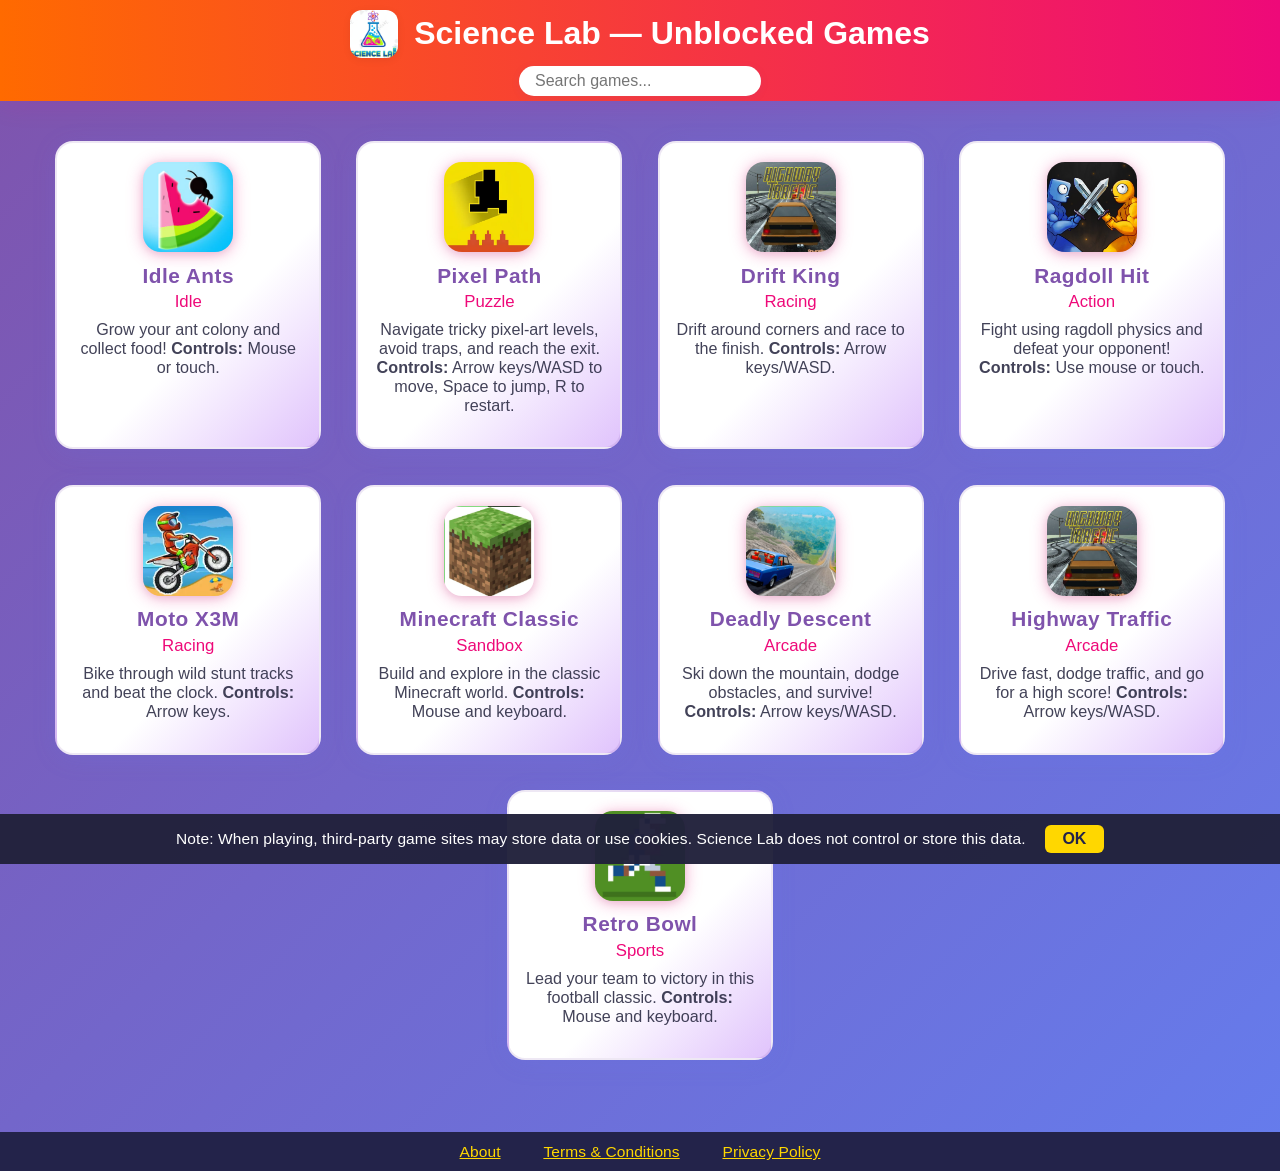
==== index.html @ 849a4e59 "Add Vercel Web Analytics to your project # Vercel Web Analytics Integration  ## Summary Successfully" ====
<!DOCTYPE html>
<html lang="en">
<head>
    <meta charset="UTF-8">
    <meta name="viewport" content="width=device-width, initial-scale=1.0">
    <title>Science Lab — Unblocked Games</title>
    <link rel="icon" type="image/png" href="assets/Logo.png">
    <link rel="stylesheet" href="style.css">
    <script>
        window.va = window.va || function () { (window.vaq = window.vaq || []).push(arguments); };
    </script>
    <script defer src="/_vercel/insights/script.js"></script>
</head>
<body>
        <header style="display:flex;flex-direction:column;align-items:center;justify-content:center;gap:0.3rem;">
            <div style="display:flex;align-items:center;gap:1rem;justify-content:center;">
                <img src="assets/Logo.png" alt="Science Lab Logo" style="height:48px;width:48px;border-radius:12px;background:#fff;box-shadow:0 2px 8px #0001;object-fit:cover;" />
                <h1 style="margin:0;">Science Lab — Unblocked Games</h1>
            </div>
            <input type="text" id="search" placeholder="Search games..." style="margin-top:0.2rem;" />
        </header>
    <main id="games-container"></main>
    <div id="game-modal" class="modal">
        <div class="modal-content">
            <span class="close" id="close-modal">&times;</span>
            <button id="fullscreen-btn" style="position:absolute;top:10px;left:20px;font-size:1.3rem;padding:0.2rem 0.8rem;border-radius:7px;border:none;background:#ffd700;color:#23234a;cursor:pointer;font-weight:600;z-index:10;">⛶ Fullscreen</button>
            <iframe id="game-frame" src="" frameborder="0" allowfullscreen></iframe>
        </div>
    </div>
        <script src="games.js"></script>
        <script src="main.js"></script>
        <footer id="third-party-note" style="position:fixed;bottom:36px;left:0;width:100%;background:rgba(34,34,59,0.97);color:#fff;text-align:center;padding:0.7rem 0;font-size:0.97rem;z-index:2000;letter-spacing:0.1px;display:flex;justify-content:center;align-items:center;gap:1.2rem;">
            <span>Note: When playing, third-party game sites may store data or use cookies. Science Lab does not control or store this data.</span>
            <button onclick="document.getElementById('third-party-note').style.display='none'" style="background:#ffd700;color:#23234a;border:none;border-radius:6px;padding:0.3rem 1.1rem;font-size:1rem;cursor:pointer;font-weight:600;">OK</button>
        </footer>
        <div style="width:100%;background:#23234a;color:#ffd700;text-align:center;padding:0.7rem 0 0.6rem 0;font-size:0.97rem;letter-spacing:0.1px;margin-top:2.5rem;">
            <a href="#about" style="color:#ffd700;text-decoration:underline;margin:0 1.2rem;">About</a>
            <a href="#terms" style="color:#ffd700;text-decoration:underline;margin:0 1.2rem;">Terms &amp; Conditions</a>
            <a href="#privacy" style="color:#ffd700;text-decoration:underline;margin:0 1.2rem;">Privacy Policy</a>
        </div>

        <!-- About Modal (hidden by default) -->
        <div id="about-modal" style="display:none;position:fixed;z-index:3000;left:0;top:0;width:100vw;height:100vh;background:rgba(34,34,59,0.93);color:#fff;justify-content:center;align-items:center;">
            <div style="background:#23234a;padding:2rem 1.5rem;border-radius:12px;max-width:600px;width:90vw;max-height:80vh;overflow:auto;position:relative;">
                <span onclick="document.getElementById('about-modal').style.display='none'" style="position:absolute;top:10px;right:20px;font-size:2rem;cursor:pointer;">&times;</span>
                <h2>About Science Lab</h2>
                <p>Science Lab is a collection of fun and educational games, curated for easy access and play. All games are hosted by third-party providers. This site does not own or control the games, and is intended for entertainment and learning purposes only.</p>
            </div>
        </div>

        <!-- Terms and Privacy Modal (hidden by default, simple inline for MVP) -->
        <div id="terms-modal" style="display:none;position:fixed;z-index:3000;left:0;top:0;width:100vw;height:100vh;background:rgba(34,34,59,0.93);color:#fff;justify-content:center;align-items:center;">
            <div style="background:#23234a;padding:2rem 1.5rem;border-radius:12px;max-width:600px;width:90vw;max-height:80vh;overflow:auto;position:relative;">
                <span onclick="document.getElementById('terms-modal').style.display='none'" style="position:absolute;top:10px;right:20px;font-size:2rem;cursor:pointer;">&times;</span>
                <h2>Terms &amp; Conditions</h2>
                <p>This website provides links to third-party games hosted on external sites. By using this site, you agree that Science Lab is not responsible for the content, data collection, or privacy practices of these third-party sites. Use at your own discretion.</p>
            </div>
        </div>
        <div id="privacy-modal" style="display:none;position:fixed;z-index:3000;left:0;top:0;width:100vw;height:100vh;background:rgba(34,34,59,0.93);color:#fff;justify-content:center;align-items:center;">
            <div style="background:#23234a;padding:2rem 1.5rem;border-radius:12px;max-width:600px;width:90vw;max-height:80vh;overflow:auto;position:relative;">
                <span onclick="document.getElementById('privacy-modal').style.display='none'" style="position:absolute;top:10px;right:20px;font-size:2rem;cursor:pointer;">&times;</span>
                <h2>Privacy Policy</h2>
                <p>Science Lab does not collect or store any personal data. However, third-party game sites may collect data or use cookies according to their own privacy policies. Please review the privacy policy of each game provider for more information.</p>
            </div>
        </div>
        <script>
            document.querySelector('a[href="#about"]').onclick = function(e) {
                e.preventDefault();
                document.getElementById('about-modal').style.display = 'flex';
            };
            document.querySelector('a[href="#terms"]').onclick = function(e) {
                e.preventDefault();
                document.getElementById('terms-modal').style.display = 'flex';
            };
            document.querySelector('a[href="#privacy"]').onclick = function(e) {
                e.preventDefault();
                document.getElementById('privacy-modal').style.display = 'flex';
            };
        </script>
</body>
</html>
---- style.css ----
body {
    font-family: 'Poppins', 'Segoe UI', Arial, sans-serif;
    background: linear-gradient(135deg, #7f53ac 0%, #657ced 100%);
    margin: 0;
    padding: 0;
    min-height: 100vh;
    color: #fff;
    overflow-x: hidden;
}

header {
    background: linear-gradient(90deg, #ff6a00 0%, #ee0979 100%);
    color: #fff;
    padding: 0.6rem 1rem 0.3rem 1rem;
    text-align: center;
    box-shadow: 0 4px 24px rgba(238,9,121,0.12);
    position: sticky;
    top: 0;
    z-index: 10;
}

#search {
    margin-top: 0.3rem;
    padding: 0.4rem 1rem;
    width: 210px;
    border-radius: 20px;
    border: none;
    font-size: 1rem;
    box-shadow: 0 2px 8px rgba(127,83,172,0.10);
    outline: none;
    transition: box-shadow 0.2s;
}
#search:focus {
    box-shadow: 0 4px 16px rgba(127,83,172,0.18);
}

#games-container {
    display: flex;
    flex-wrap: wrap;
    justify-content: center;
    gap: 2.2rem;
    padding: 2.5rem 2rem 2rem 2rem;
}

.game-card {
    background: linear-gradient(135deg, #fff 60%, #e0c3fc 100%);
    border-radius: 18px;
    box-shadow: 0 4px 24px rgba(101,124,237,0.13);
    width: 230px;
    padding: 1.2rem 1rem 1.5rem 1rem;
    text-align: center;
    cursor: pointer;
    transition: transform 0.18s, box-shadow 0.18s;
    color: #22223b;
    position: relative;
    overflow: hidden;
    border: 2px solid #7f53ac22;
}
.game-card:hover {
    transform: translateY(-8px) scale(1.04) rotate(-1deg);
    box-shadow: 0 8px 32px rgba(101,124,237,0.22);
    border-color: #ee0979;
}
.game-emoji {
    font-size: 3.2rem;
    margin-bottom: 0.7rem;
    filter: drop-shadow(0 2px 8px #ee097955);
    transition: transform 0.2s;
}
.game-card:hover .game-emoji {
    transform: scale(1.18) rotate(6deg);
}
.game-title {
    font-size: 1.3rem;
    font-weight: 700;
    margin-bottom: 0.3rem;
    color: #7f53ac;
    letter-spacing: 0.5px;
}
.game-category {
    color: #ee0979;
    font-size: 1.05rem;
    margin-bottom: 0.5rem;
    font-weight: 500;
}
.game-description {
    color: #22223b;
    font-size: 1.01rem;
    margin-bottom: 0.5rem;
    opacity: 0.85;
}

.modal {
    display: none;
    position: fixed;
    z-index: 1000;
    left: 0;
    top: 0;
    width: 100vw;
    height: 100vh;
    background: rgba(34,34,59,0.75);
    justify-content: center;
    align-items: center;
    animation: fadeIn 0.3s;
}
@keyframes fadeIn {
    from { opacity: 0; }
    to { opacity: 1; }
}
.modal-content {
    background: linear-gradient(120deg, #fff 80%, #e0c3fc 100%);
    border-radius: 18px;
    padding: 1.2rem;
    position: relative;
    width: 92vw;
    max-width: 950px;
    height: 82vh;
    display: flex;
    flex-direction: column;
    align-items: stretch;
    box-shadow: 0 8px 32px rgba(127,83,172,0.18);
}
.close {
    position: absolute;
    top: 10px;
    right: 24px;
    font-size: 2.3rem;
    color: #ee0979;
    cursor: pointer;
    font-weight: bold;
    transition: color 0.2s;
}
.close:hover {
    color: #ff6a00;
}
#game-frame {
    flex: 1;
    width: 100%;
    border: none;
    border-radius: 12px;
    margin-top: 2rem;
    background: #e0c3fc;
    box-shadow: 0 2px 12px rgba(127,83,172,0.10);
}

@media (max-width: 600px) {
    #games-container {
        padding: 1rem;
        gap: 1rem;
    }
    .game-card {
        width: 95vw;
    }
    .modal-content {
        width: 99vw;
        height: 80vh;
    }
}
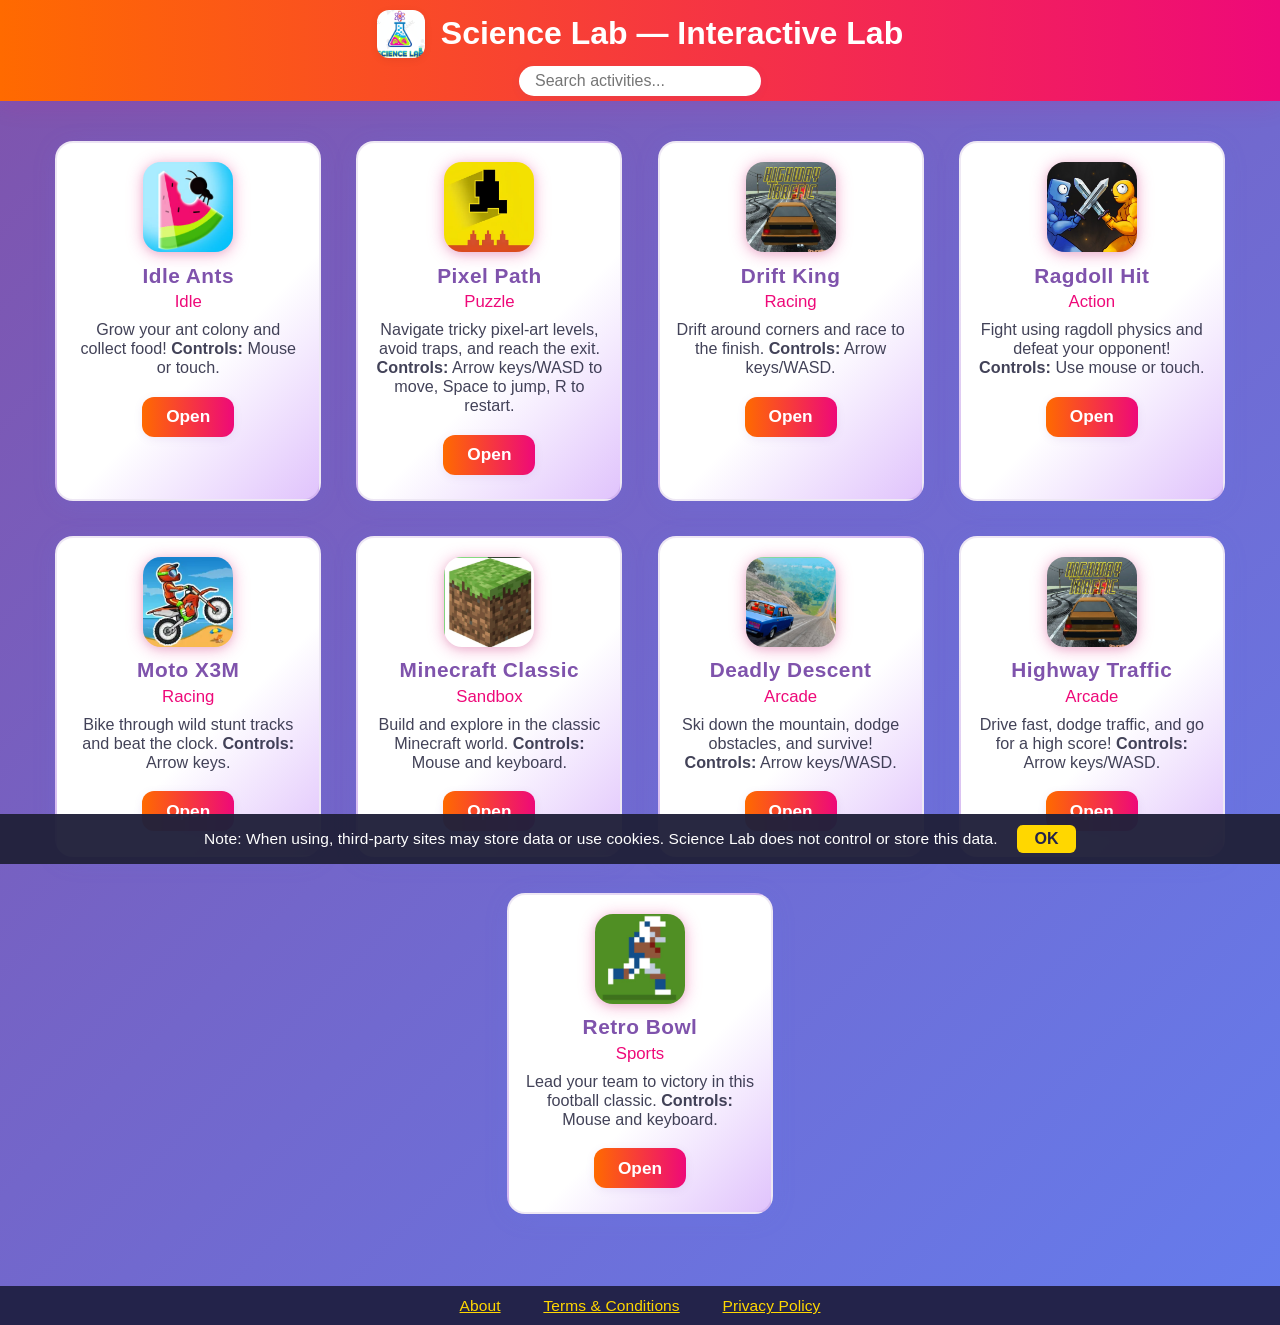
==== commit 988ad320: "make it so it is not blocked test 1" ====
--- a/index.html
+++ b/index.html
@@ -3,34 +3,31 @@
 <head>
     <meta charset="UTF-8">
     <meta name="viewport" content="width=device-width, initial-scale=1.0">
-    <title>Science Lab — Unblocked Games</title>
+        <title>Science Lab — Interactive Activities</title>
+        <meta name="description" content="A collection of interactive science activities and educational tools for students. Safe for school use.">
     <link rel="icon" type="image/png" href="assets/Logo.png">
     <link rel="stylesheet" href="style.css">
-    <script>
-        window.va = window.va || function () { (window.vaq = window.vaq || []).push(arguments); };
-    </script>
-    <script defer src="/_vercel/insights/script.js"></script>
 </head>
 <body>
         <header style="display:flex;flex-direction:column;align-items:center;justify-content:center;gap:0.3rem;">
             <div style="display:flex;align-items:center;gap:1rem;justify-content:center;">
                 <img src="assets/Logo.png" alt="Science Lab Logo" style="height:48px;width:48px;border-radius:12px;background:#fff;box-shadow:0 2px 8px #0001;object-fit:cover;" />
-                <h1 style="margin:0;">Science Lab — Unblocked Games</h1>
+                <h1 style="margin:0;">Science Lab — Interactive Lab</h1>
             </div>
-            <input type="text" id="search" placeholder="Search games..." style="margin-top:0.2rem;" />
+            <input type="text" id="search" placeholder="Search activities..." style="margin-top:0.2rem;" />
         </header>
-    <main id="games-container"></main>
-    <div id="game-modal" class="modal">
+    <main id="activities-container"></main>
+    <div id="activity-modal" class="modal">
         <div class="modal-content">
             <span class="close" id="close-modal">&times;</span>
             <button id="fullscreen-btn" style="position:absolute;top:10px;left:20px;font-size:1.3rem;padding:0.2rem 0.8rem;border-radius:7px;border:none;background:#ffd700;color:#23234a;cursor:pointer;font-weight:600;z-index:10;">⛶ Fullscreen</button>
-            <iframe id="game-frame" src="" frameborder="0" allowfullscreen></iframe>
+            <iframe id="activity-frame" src="" frameborder="0" allowfullscreen></iframe>
         </div>
     </div>
-        <script src="games.js"></script>
+        <script src="activities.js"></script>
         <script src="main.js"></script>
         <footer id="third-party-note" style="position:fixed;bottom:36px;left:0;width:100%;background:rgba(34,34,59,0.97);color:#fff;text-align:center;padding:0.7rem 0;font-size:0.97rem;z-index:2000;letter-spacing:0.1px;display:flex;justify-content:center;align-items:center;gap:1.2rem;">
-            <span>Note: When playing, third-party game sites may store data or use cookies. Science Lab does not control or store this data.</span>
+            <span>Note: When using, third-party sites may store data or use cookies. Science Lab does not control or store this data.</span>
             <button onclick="document.getElementById('third-party-note').style.display='none'" style="background:#ffd700;color:#23234a;border:none;border-radius:6px;padding:0.3rem 1.1rem;font-size:1rem;cursor:pointer;font-weight:600;">OK</button>
         </footer>
         <div style="width:100%;background:#23234a;color:#ffd700;text-align:center;padding:0.7rem 0 0.6rem 0;font-size:0.97rem;letter-spacing:0.1px;margin-top:2.5rem;">
@@ -44,7 +41,7 @@
             <div style="background:#23234a;padding:2rem 1.5rem;border-radius:12px;max-width:600px;width:90vw;max-height:80vh;overflow:auto;position:relative;">
                 <span onclick="document.getElementById('about-modal').style.display='none'" style="position:absolute;top:10px;right:20px;font-size:2rem;cursor:pointer;">&times;</span>
                 <h2>About Science Lab</h2>
-                <p>Science Lab is a collection of fun and educational games, curated for easy access and play. All games are hosted by third-party providers. This site does not own or control the games, and is intended for entertainment and learning purposes only.</p>
+                <p>Science Lab is a collection of fun and educational interactive activities, curated for easy access and use. All activities are hosted by third-party providers. This site does not own or control the activities, and is intended for enrichment and learning purposes only.</p>
             </div>
         </div>
 
@@ -53,14 +50,14 @@
             <div style="background:#23234a;padding:2rem 1.5rem;border-radius:12px;max-width:600px;width:90vw;max-height:80vh;overflow:auto;position:relative;">
                 <span onclick="document.getElementById('terms-modal').style.display='none'" style="position:absolute;top:10px;right:20px;font-size:2rem;cursor:pointer;">&times;</span>
                 <h2>Terms &amp; Conditions</h2>
-                <p>This website provides links to third-party games hosted on external sites. By using this site, you agree that Science Lab is not responsible for the content, data collection, or privacy practices of these third-party sites. Use at your own discretion.</p>
+                <p>This website provides links to third-party interactive content hosted on external sites. By using this site, you agree that Science Lab is not responsible for the content, data collection, or privacy practices of these third-party sites. Use at your own discretion.</p>
             </div>
         </div>
         <div id="privacy-modal" style="display:none;position:fixed;z-index:3000;left:0;top:0;width:100vw;height:100vh;background:rgba(34,34,59,0.93);color:#fff;justify-content:center;align-items:center;">
             <div style="background:#23234a;padding:2rem 1.5rem;border-radius:12px;max-width:600px;width:90vw;max-height:80vh;overflow:auto;position:relative;">
                 <span onclick="document.getElementById('privacy-modal').style.display='none'" style="position:absolute;top:10px;right:20px;font-size:2rem;cursor:pointer;">&times;</span>
                 <h2>Privacy Policy</h2>
-                <p>Science Lab does not collect or store any personal data. However, third-party game sites may collect data or use cookies according to their own privacy policies. Please review the privacy policy of each game provider for more information.</p>
+                <p>Science Lab does not collect or store any personal data. However, third-party sites may collect data or use cookies according to their own privacy policies. Please review the privacy policy of each provider for more information.</p>
             </div>
         </div>
         <script>
--- a/style.css
+++ b/style.css
@@ -1,3 +1,14 @@
+#activity-frame {
+    flex: 1;
+    width: 100%;
+    height: 60vh;
+    min-height: 350px;
+    border: none;
+    border-radius: 12px;
+    margin-top: 2rem;
+    background: #e0c3fc;
+    box-shadow: 0 2px 12px rgba(127,83,172,0.10);
+}
 body {
     font-family: 'Poppins', 'Segoe UI', Arial, sans-serif;
     background: linear-gradient(135deg, #7f53ac 0%, #657ced 100%);
@@ -34,7 +45,8 @@
     box-shadow: 0 4px 16px rgba(127,83,172,0.18);
 }
 
-#games-container {
+
+#activities-container {
     display: flex;
     flex-wrap: wrap;
     justify-content: center;
@@ -42,7 +54,7 @@
     padding: 2.5rem 2rem 2rem 2rem;
 }
 
-.game-card {
+.activity-card {
     background: linear-gradient(135deg, #fff 60%, #e0c3fc 100%);
     border-radius: 18px;
     box-shadow: 0 4px 24px rgba(101,124,237,0.13);
@@ -56,38 +68,57 @@
     overflow: hidden;
     border: 2px solid #7f53ac22;
 }
-.game-card:hover {
+.activity-card:hover, .activity-card.hovered {
     transform: translateY(-8px) scale(1.04) rotate(-1deg);
     box-shadow: 0 8px 32px rgba(101,124,237,0.22);
     border-color: #ee0979;
 }
-.game-emoji {
+.activity-emoji {
     font-size: 3.2rem;
     margin-bottom: 0.7rem;
     filter: drop-shadow(0 2px 8px #ee097955);
     transition: transform 0.2s;
 }
-.game-card:hover .game-emoji {
+.activity-card:hover .activity-emoji, .activity-card.hovered .activity-emoji {
     transform: scale(1.18) rotate(6deg);
 }
-.game-title {
+.activity-title {
     font-size: 1.3rem;
     font-weight: 700;
     margin-bottom: 0.3rem;
     color: #7f53ac;
     letter-spacing: 0.5px;
 }
-.game-category {
+.activity-category {
     color: #ee0979;
     font-size: 1.05rem;
     margin-bottom: 0.5rem;
     font-weight: 500;
 }
-.game-description {
+.activity-description {
     color: #22223b;
     font-size: 1.01rem;
     margin-bottom: 0.5rem;
     opacity: 0.85;
+}
+.activity-play-btn {
+    background: linear-gradient(90deg, #ff6a00 0%, #ee0979 100%);
+    color: #fff;
+    border: none;
+    border-radius: 12px;
+    padding: 0.6rem 1.5rem;
+    font-size: 1.08rem;
+    font-weight: 600;
+    margin-top: 0.7rem;
+    cursor: pointer;
+    box-shadow: 0 2px 8px rgba(127,83,172,0.10);
+    transition: background 0.18s, transform 0.18s, box-shadow 0.18s;
+    outline: none;
+}
+.activity-play-btn:hover {
+    background: linear-gradient(90deg, #ee0979 0%, #ff6a00 100%);
+    transform: scale(1.08);
+    box-shadow: 0 4px 16px rgba(238,9,121,0.18);
 }
 
 .modal {
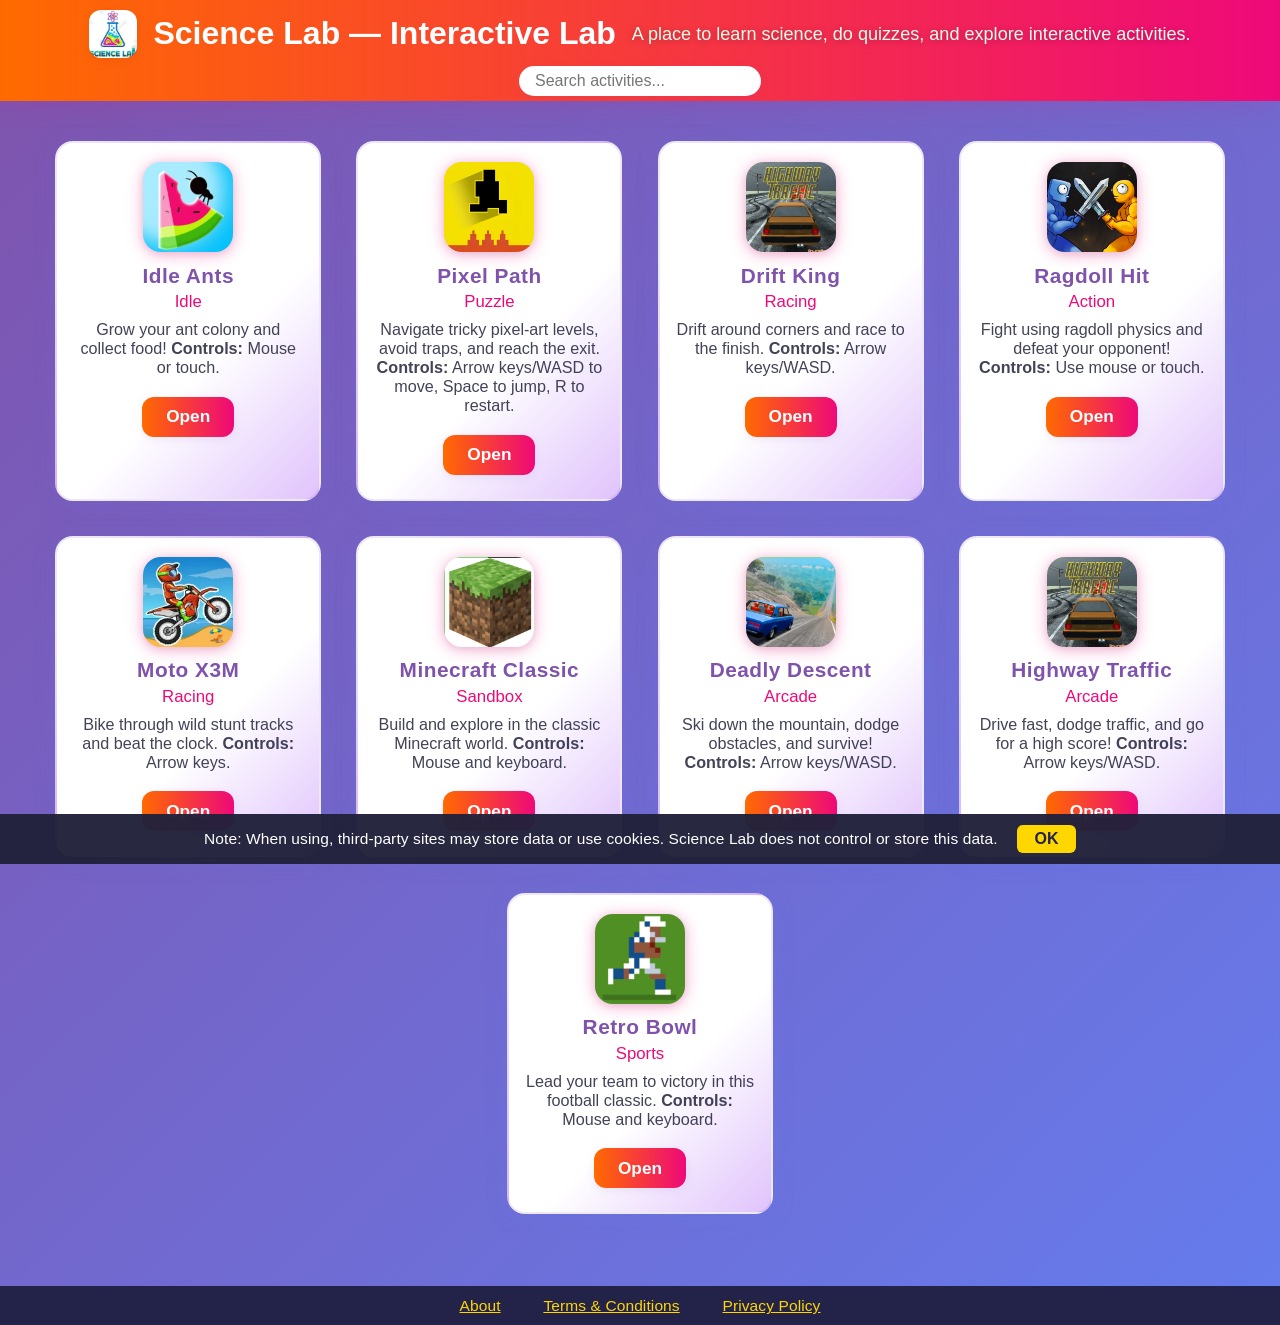
==== commit ac894d22: "Add homepage description under title" ====
--- a/index.html
+++ b/index.html
@@ -7,12 +7,19 @@
         <meta name="description" content="A collection of interactive science activities and educational tools for students. Safe for school use.">
     <link rel="icon" type="image/png" href="assets/Logo.png">
     <link rel="stylesheet" href="style.css">
+    <script>
+        window.va = window.va || function () { (window.vaq = window.vaq || []).push(arguments); };
+    </script>
+    <script defer src="/_vercel/insights/script.js"></script>
 </head>
 <body>
         <header style="display:flex;flex-direction:column;align-items:center;justify-content:center;gap:0.3rem;">
             <div style="display:flex;align-items:center;gap:1rem;justify-content:center;">
                 <img src="assets/Logo.png" alt="Science Lab Logo" style="height:48px;width:48px;border-radius:12px;background:#fff;box-shadow:0 2px 8px #0001;object-fit:cover;" />
-                <h1 style="margin:0;">Science Lab — Interactive Lab</h1>
+                                <h1 style="margin:0;">Science Lab — Interactive Lab</h1>
+                                <p style="margin:0.3rem 0 0.2rem 0;font-size:1.13rem;color:#fffbe7;text-shadow:0 1px 6px #23234a55;">
+                                    A place to learn science, do quizzes, and explore interactive activities.
+                                </p>
             </div>
             <input type="text" id="search" placeholder="Search activities..." style="margin-top:0.2rem;" />
         </header>
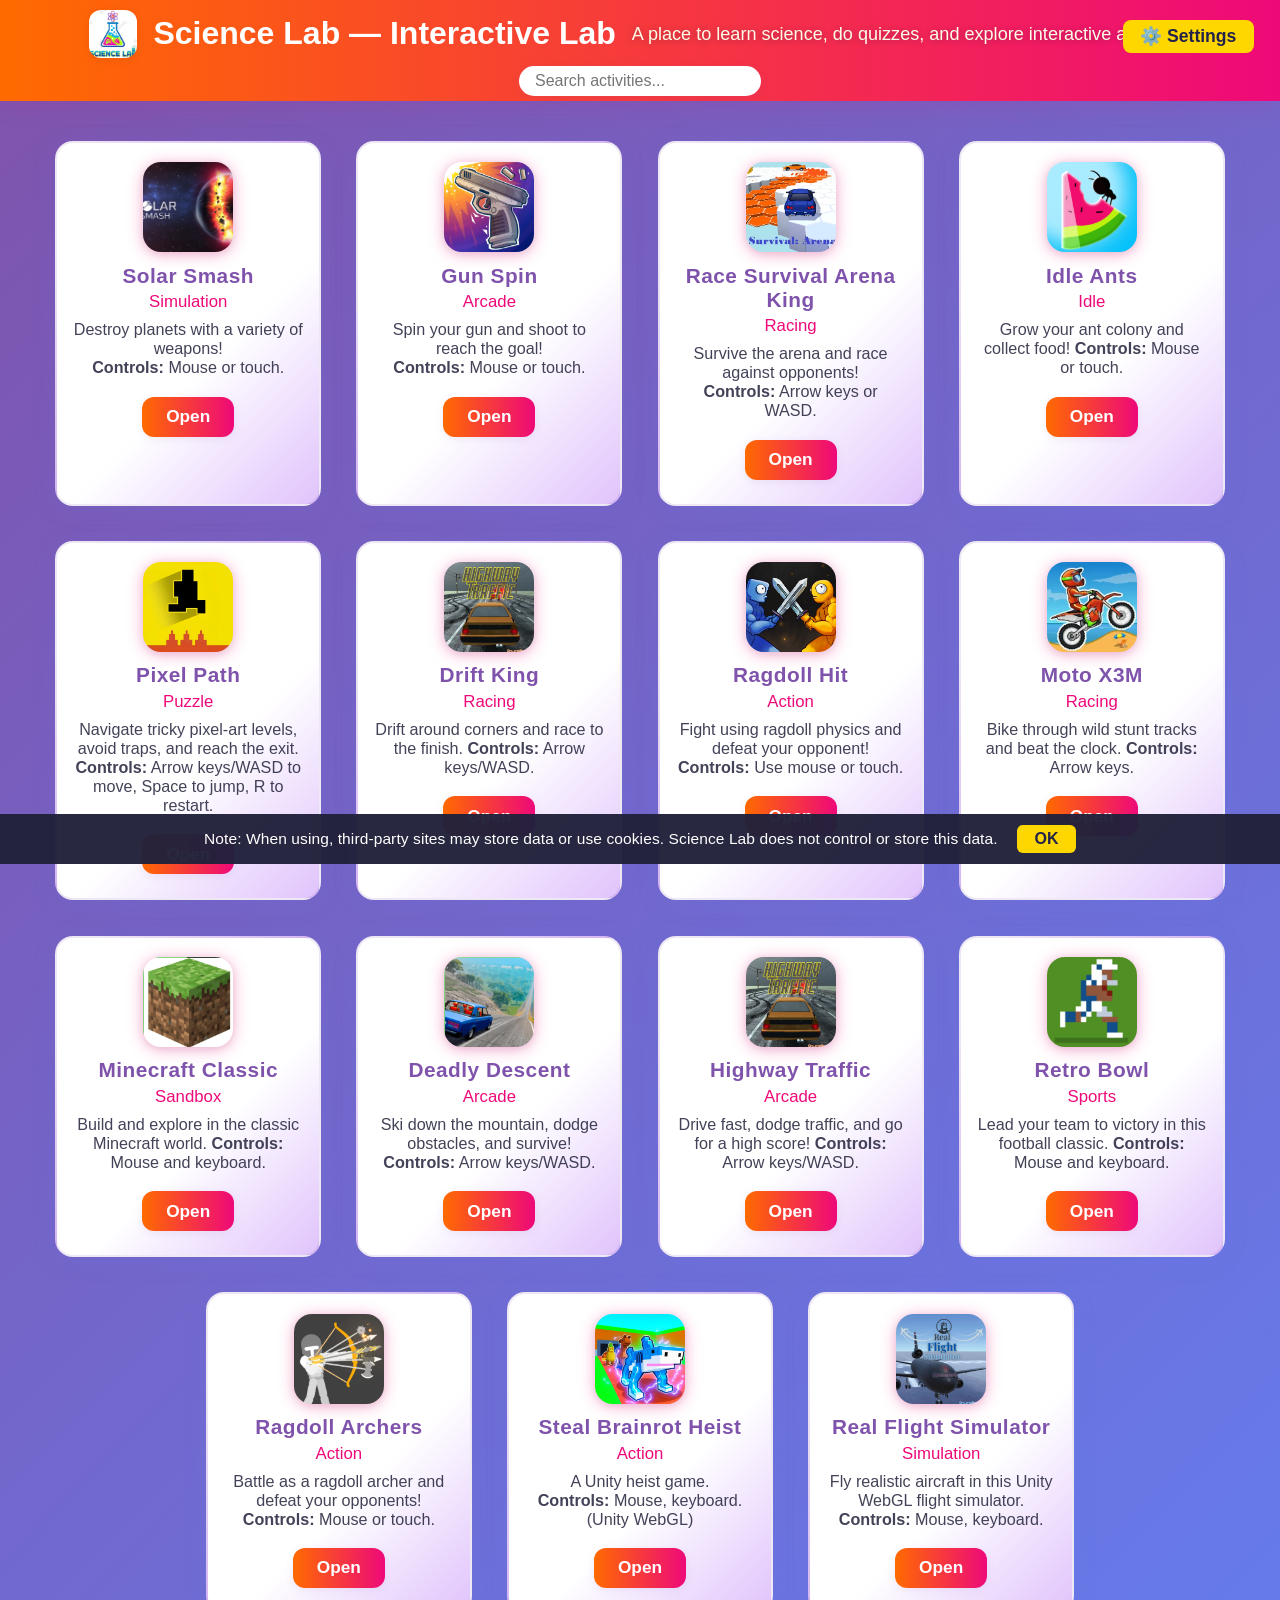
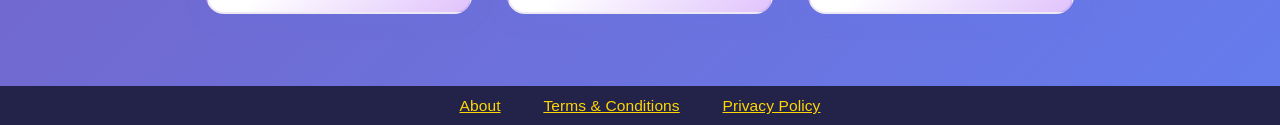
==== commit d83ad1fd: "Add new games, settings modal, theme and sound options" ====
--- a/index.html
+++ b/index.html
@@ -14,16 +14,35 @@
 </head>
 <body>
         <header style="display:flex;flex-direction:column;align-items:center;justify-content:center;gap:0.3rem;">
-            <div style="display:flex;align-items:center;gap:1rem;justify-content:center;">
+            <div style="display:flex;align-items:center;gap:1rem;justify-content:center;position:relative;width:100%;">
                 <img src="assets/Logo.png" alt="Science Lab Logo" style="height:48px;width:48px;border-radius:12px;background:#fff;box-shadow:0 2px 8px #0001;object-fit:cover;" />
-                                <h1 style="margin:0;">Science Lab — Interactive Lab</h1>
-                                <p style="margin:0.3rem 0 0.2rem 0;font-size:1.13rem;color:#fffbe7;text-shadow:0 1px 6px #23234a55;">
-                                    A place to learn science, do quizzes, and explore interactive activities.
-                                </p>
+                <h1 style="margin:0;">Science Lab — Interactive Lab</h1>
+                <p style="margin:0.3rem 0 0.2rem 0;font-size:1.13rem;color:#fffbe7;text-shadow:0 1px 6px #23234a55;">
+                    A place to learn science, do quizzes, and explore interactive activities.
+                </p>
+                <button id="settings-btn" title="Settings" style="position:absolute;right:10px;top:10px;background:#ffd700;color:#23234a;border:none;border-radius:8px;padding:0.4rem 1.1rem;font-size:1.1rem;cursor:pointer;font-weight:600;z-index:20;">⚙️ Settings</button>
             </div>
             <input type="text" id="search" placeholder="Search activities..." style="margin-top:0.2rem;" />
         </header>
     <main id="activities-container"></main>
+    <div id="settings-modal" class="modal" style="display:none;">
+        <div class="modal-content" style="max-width:400px;">
+            <span class="close" id="close-settings-modal">&times;</span>
+            <h2>Settings</h2>
+            <div style="margin:1.2rem 0;">
+                <label style="display:flex;align-items:center;gap:0.7rem;margin-bottom:1rem;">
+                    <input type="checkbox" id="disable-sound-checkbox" /> Disable all sound
+                </label>
+                <label for="theme-select">Theme:</label>
+                <select id="theme-select" style="margin-left:0.7rem;">
+                    <option value="default">Default</option>
+                    <option value="dark">Dark</option>
+                    <option value="light">Light</option>
+                </select>
+            </div>
+            <button id="save-settings-btn" style="background:#ffd700;color:#23234a;border:none;border-radius:6px;padding:0.4rem 1.1rem;font-size:1rem;cursor:pointer;font-weight:600;">Save</button>
+        </div>
+    </div>
     <div id="activity-modal" class="modal">
         <div class="modal-content">
             <span class="close" id="close-modal">&times;</span>
--- a/style.css
+++ b/style.css
@@ -1,3 +1,72 @@
+/* Theme support */
+.theme-dark {
+    background: linear-gradient(135deg, #23234a 0%, #23234a 100%) !important;
+    color: #ffd700 !important;
+}
+.theme-dark header {
+    background: #23234a !important;
+    color: #ffd700 !important;
+}
+.theme-dark .activity-card {
+    background: #23234a !important;
+    color: #ffd700 !important;
+    box-shadow: 0 4px 24px rgba(34,34,74,0.18);
+}
+.theme-dark .modal-content {
+    background: #23234a !important;
+    color: #ffd700 !important;
+}
+
+.theme-light {
+    background: linear-gradient(135deg, #fffbe7 0%, #e0c3fc 100%) !important;
+    color: #23234a !important;
+}
+.theme-light header {
+    background: #fffbe7 !important;
+    color: #23234a !important;
+}
+.theme-light .activity-card {
+    background: #fff !important;
+    color: #23234a !important;
+    box-shadow: 0 4px 24px rgba(101,124,237,0.13);
+}
+.theme-light .modal-content {
+    background: #fffbe7 !important;
+    color: #23234a !important;
+}
+
+/* Settings modal improvements */
+#settings-modal.modal {
+    display: none;
+    position: fixed;
+    z-index: 3000;
+    left: 0;
+    top: 0;
+    width: 100vw;
+    height: 100vh;
+    overflow: auto;
+    background: rgba(34,34,59,0.75);
+    align-items: center;
+    justify-content: center;
+}
+#settings-modal .modal-content {
+    background: #fffbe7;
+    color: #23234a;
+    margin: 5% auto;
+    padding: 2rem 2.2rem 1.5rem 2.2rem;
+    border-radius: 16px;
+    box-shadow: 0 4px 24px rgba(34,34,74,0.18);
+    position: relative;
+    max-width: 400px;
+}
+#settings-modal .close {
+    position: absolute;
+    top: 10px;
+    right: 18px;
+    font-size: 2rem;
+    color: #23234a;
+    cursor: pointer;
+}
 #activity-frame {
     flex: 1;
     width: 100%;
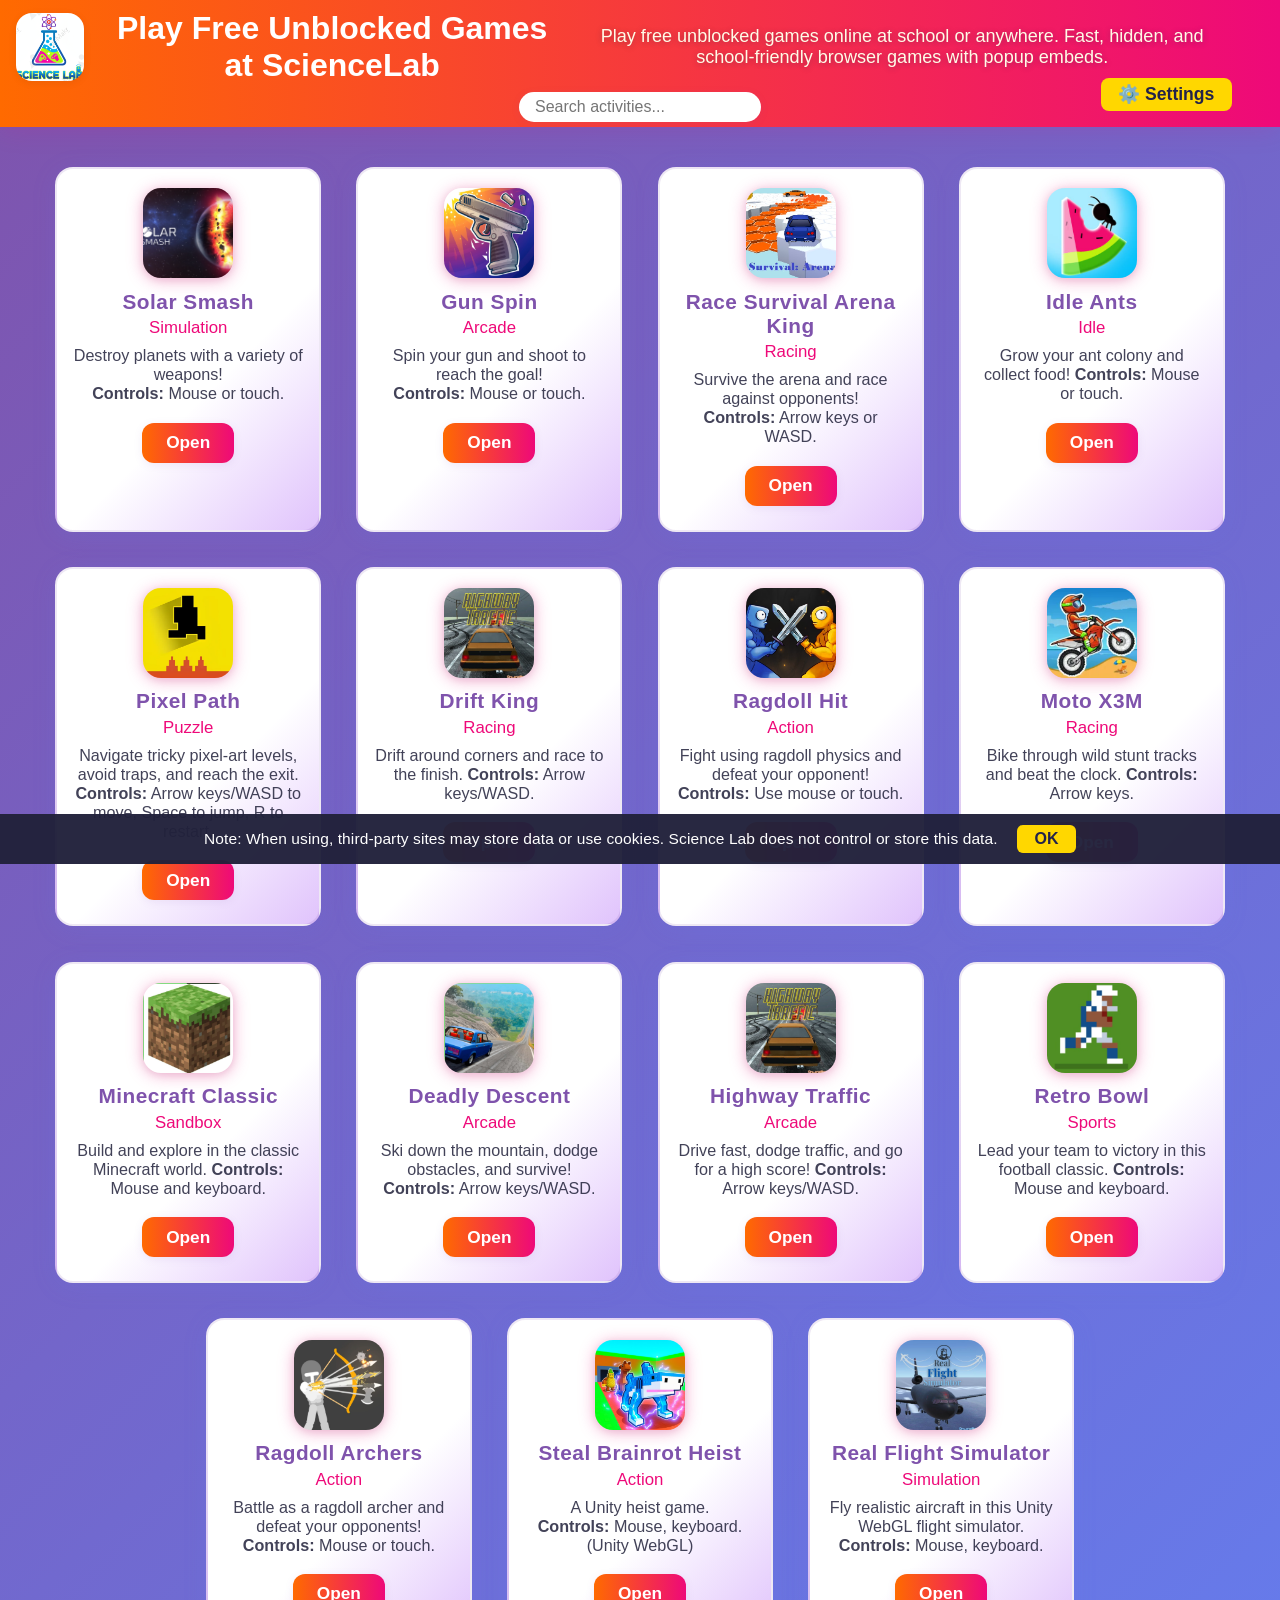
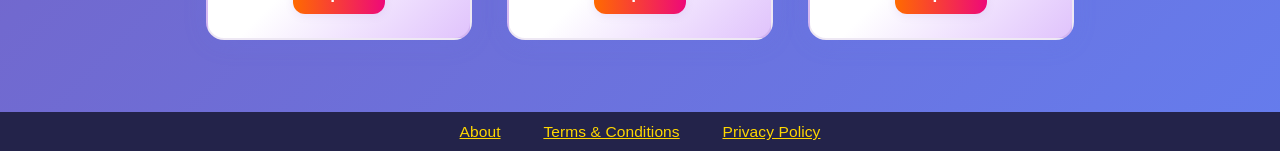
==== commit 5bdf5451: "SEO and UX improvements" ====
--- a/index.html
+++ b/index.html
@@ -3,8 +3,8 @@
 <head>
     <meta charset="UTF-8">
     <meta name="viewport" content="width=device-width, initial-scale=1.0">
-        <title>Science Lab — Interactive Activities</title>
-        <meta name="description" content="A collection of interactive science activities and educational tools for students. Safe for school use.">
+        <title>ScienceLab – Free Unblocked Games Online</title>
+        <meta name="description" content="Play free unblocked games online at ScienceLab. Fast, hidden, and school‑friendly browser games with popup embeds.">
     <link rel="icon" type="image/png" href="assets/Logo.png">
     <link rel="stylesheet" href="style.css">
     <script>
@@ -15,12 +15,12 @@
 <body>
         <header style="display:flex;flex-direction:column;align-items:center;justify-content:center;gap:0.3rem;">
             <div style="display:flex;align-items:center;gap:1rem;justify-content:center;position:relative;width:100%;">
-                <img src="assets/Logo.png" alt="Science Lab Logo" style="height:48px;width:48px;border-radius:12px;background:#fff;box-shadow:0 2px 8px #0001;object-fit:cover;" />
-                <h1 style="margin:0;">Science Lab — Interactive Lab</h1>
-                <p style="margin:0.3rem 0 0.2rem 0;font-size:1.13rem;color:#fffbe7;text-shadow:0 1px 6px #23234a55;">
-                    A place to learn science, do quizzes, and explore interactive activities.
+                <img src="assets/Logo.png" alt="Science Lab Logo" style="height:68px;width:68px;border-radius:16px;background:#fff;box-shadow:0 2px 8px #0001;object-fit:cover;" />
+                <h1 style="margin:0;">Play Free Unblocked Games at ScienceLab</h1>
+                <p style="margin:0.3rem 0 0.2rem 0;font-size:1.13rem;color:#fffbe7;text-shadow:0 1px 6px #23234a55;margin-left:-40px;">
+                    Play free unblocked games online at school or anywhere. Fast, hidden, and school‑friendly browser games with popup embeds.
                 </p>
-                <button id="settings-btn" title="Settings" style="position:absolute;right:10px;top:10px;background:#ffd700;color:#23234a;border:none;border-radius:8px;padding:0.4rem 1.1rem;font-size:1.1rem;cursor:pointer;font-weight:600;z-index:20;">⚙️ Settings</button>
+                <button id="settings-btn" title="Settings" style="position:absolute;right:32px;top:68px;background:#ffd700;color:#23234a;border:none;border-radius:8px;padding:0.4rem 1.1rem;font-size:1.1rem;cursor:pointer;font-weight:600;z-index:20;">⚙️ Settings</button>
             </div>
             <input type="text" id="search" placeholder="Search activities..." style="margin-top:0.2rem;" />
         </header>
@@ -48,6 +48,23 @@
             <span class="close" id="close-modal">&times;</span>
             <button id="fullscreen-btn" style="position:absolute;top:10px;left:20px;font-size:1.3rem;padding:0.2rem 0.8rem;border-radius:7px;border:none;background:#ffd700;color:#23234a;cursor:pointer;font-weight:600;z-index:10;">⛶ Fullscreen</button>
             <iframe id="activity-frame" src="" frameborder="0" allowfullscreen></iframe>
+        </div>
+    </div>
+
+    <!-- Share Popup Modal -->
+    <div id="share-popup" class="modal" style="display:none;z-index:4000;">
+        <div class="modal-content" style="max-width:350px;text-align:center;">
+            <span class="close" id="close-share-popup" style="position:absolute;top:10px;right:18px;font-size:2rem;cursor:pointer;">&times;</span>
+            <h2>Enjoyed the game?</h2>
+            <p>Would you like to share this site?</p>
+            <input id="share-link" type="text" value="https://science-lab.example.com" readonly style="width:90%;padding:0.5rem;margin-bottom:0.7rem;border-radius:7px;border:1px solid #ccc;font-size:1rem;" />
+            <button id="copy-link-btn" style="background:#ffd700;color:#23234a;border:none;border-radius:6px;padding:0.3rem 1.1rem;font-size:1rem;cursor:pointer;font-weight:600;margin-bottom:0.7rem;">Copy Link</button>
+            <div style="display:flex;justify-content:center;gap:1.2rem;margin-bottom:1.1rem;">
+                <a id="share-instagram" href="#" target="_blank" title="Share to Instagram" style="font-size:2rem;">📸</a>
+                <a id="share-whatsapp" href="#" target="_blank" title="Share to WhatsApp" style="font-size:2rem;">🟢</a>
+                <a id="share-discord" href="#" target="_blank" title="Share to Discord" style="font-size:2rem;">💬</a>
+            </div>
+            <button id="close-share-btn" style="background:#ffd700;color:#23234a;border:none;border-radius:6px;padding:0.4rem 1.1rem;font-size:1rem;cursor:pointer;font-weight:600;">Close</button>
         </div>
     </div>
         <script src="activities.js"></script>
--- a/style.css
+++ b/style.css
@@ -1,3 +1,36 @@
+/* Share popup modal */
+#share-popup.modal {
+    display: none;
+    position: fixed;
+    z-index: 4000;
+    left: 0;
+    top: 0;
+    width: 100vw;
+    height: 100vh;
+    overflow: auto;
+    background: rgba(34,34,59,0.75);
+    align-items: center;
+    justify-content: center;
+}
+#share-popup .modal-content {
+    background: #fffbe7;
+    color: #23234a;
+    margin: 7% auto;
+    padding: 2rem 1.2rem 1.5rem 1.2rem;
+    border-radius: 16px;
+    box-shadow: 0 4px 24px rgba(34,34,74,0.18);
+    position: relative;
+    max-width: 350px;
+    text-align: center;
+}
+#share-popup .close {
+    position: absolute;
+    top: 10px;
+    right: 18px;
+    font-size: 2rem;
+    color: #23234a;
+    cursor: pointer;
+}
 /* Theme support */
 .theme-dark {
     background: linear-gradient(135deg, #23234a 0%, #23234a 100%) !important;
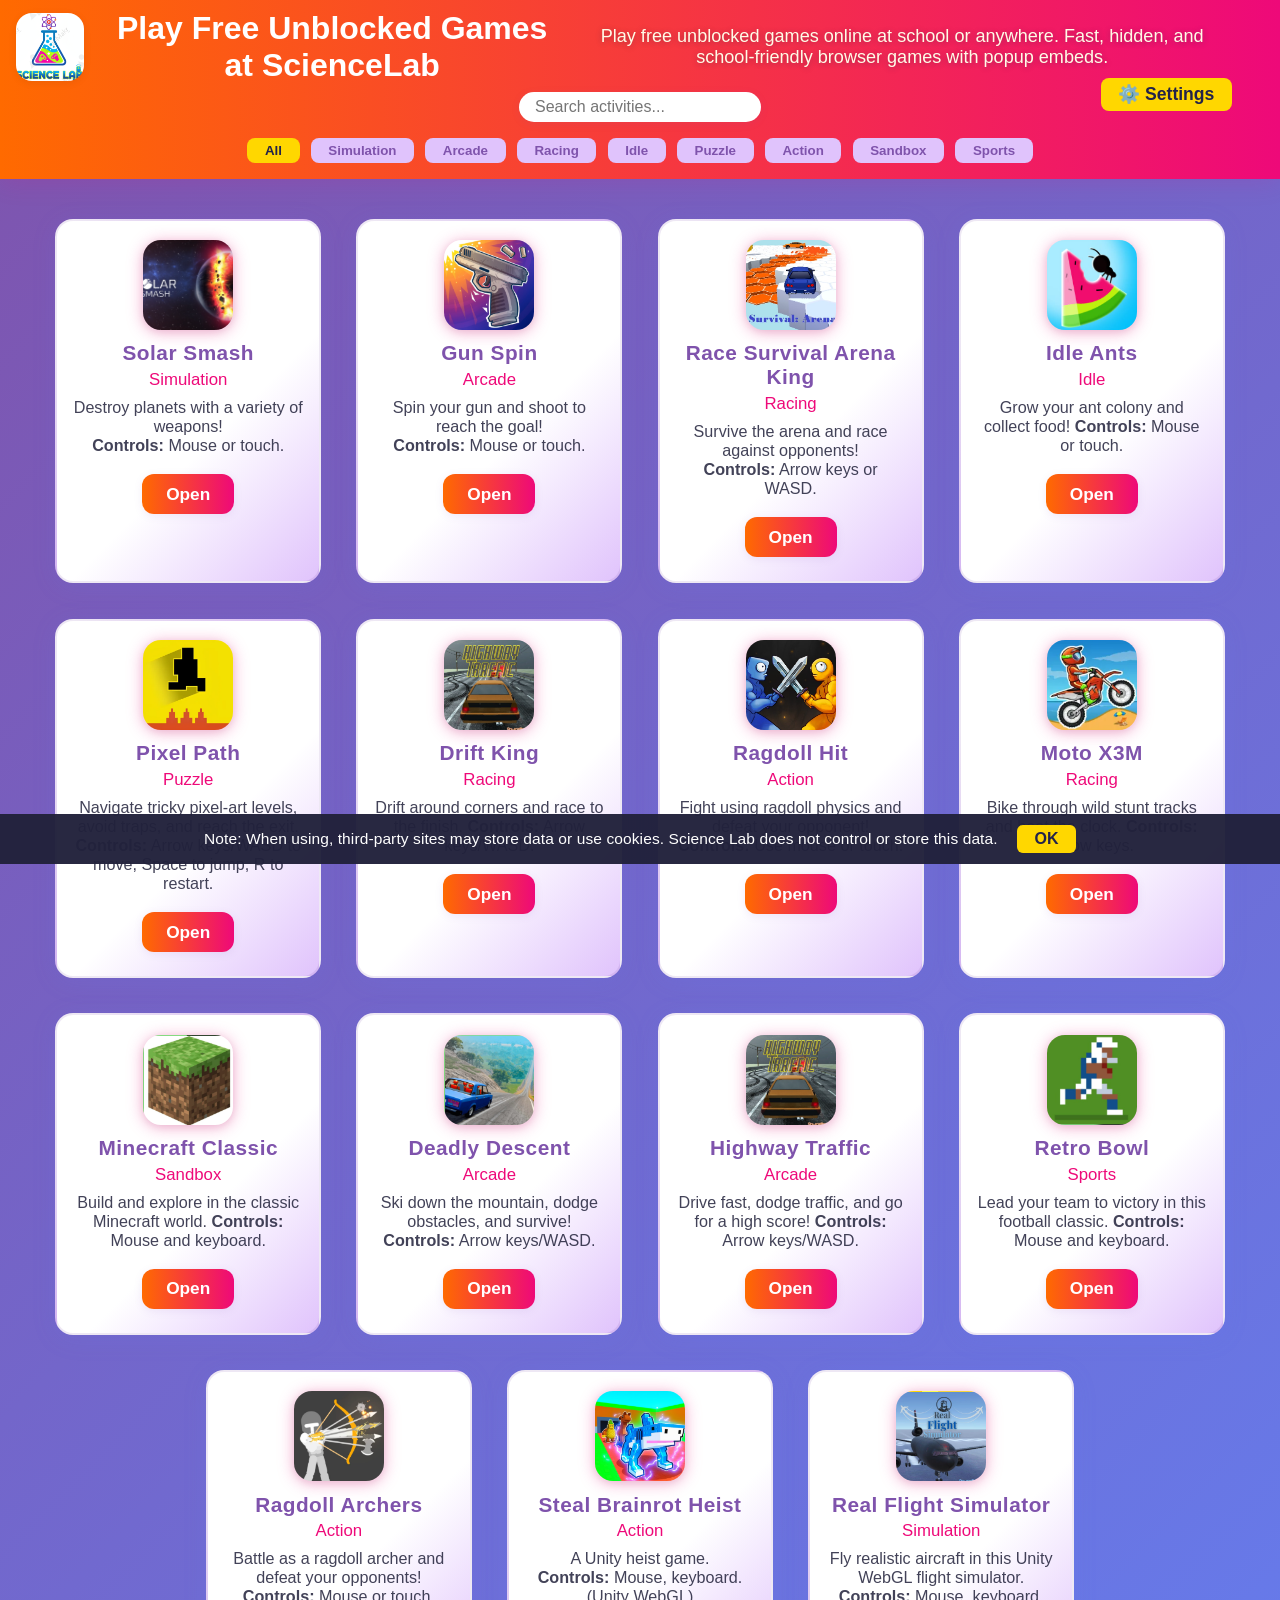
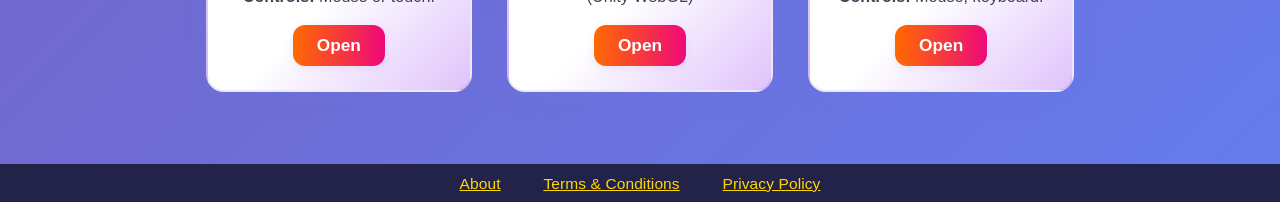
==== commit 8de1fdef: "SEO: Static HTML grid for all games, direct links for indexing" ====
--- a/index.html
+++ b/index.html
@@ -24,7 +24,70 @@
             </div>
             <input type="text" id="search" placeholder="Search activities..." style="margin-top:0.2rem;" />
         </header>
-    <main id="activities-container"></main>
+        <main id="activities-container">
+            <section id="games-grid" style="display:grid;grid-template-columns:repeat(auto-fit,minmax(180px,1fr));gap:1.5rem 1.2rem;padding:2.2rem 0 1.5rem 0;max-width:1100px;margin:0 auto;">
+                <a href="/solar-smash" style="text-align:center;text-decoration:none;color:inherit;">
+                    <img src="assets/solar_smash.png" alt="Solar Smash thumbnail" style="width:120px;height:120px;border-radius:14px;background:#fff;box-shadow:0 2px 8px #0001;object-fit:cover;margin-bottom:0.7rem;">
+                    <div style="font-weight:600;font-size:1.13rem;">Solar Smash</div>
+                </a>
+                <a href="/gun-spin" style="text-align:center;text-decoration:none;color:inherit;">
+                    <img src="assets/gun_shot.png" alt="Gun Spin thumbnail" style="width:120px;height:120px;border-radius:14px;background:#fff;box-shadow:0 2px 8px #0001;object-fit:cover;margin-bottom:0.7rem;">
+                    <div style="font-weight:600;font-size:1.13rem;">Gun Spin</div>
+                </a>
+                <a href="/race-survival-arena-king" style="text-align:center;text-decoration:none;color:inherit;">
+                    <img src="assets/Race_survival.png" alt="Race Survival Arena King thumbnail" style="width:120px;height:120px;border-radius:14px;background:#fff;box-shadow:0 2px 8px #0001;object-fit:cover;margin-bottom:0.7rem;">
+                    <div style="font-weight:600;font-size:1.13rem;">Race Survival Arena King</div>
+                </a>
+                <a href="/idle-ants" style="text-align:center;text-decoration:none;color:inherit;">
+                    <img src="assets/Idle_ants.png" alt="Idle Ants thumbnail" style="width:120px;height:120px;border-radius:14px;background:#fff;box-shadow:0 2px 8px #0001;object-fit:cover;margin-bottom:0.7rem;">
+                    <div style="font-weight:600;font-size:1.13rem;">Idle Ants</div>
+                </a>
+                <a href="/pixel-path" style="text-align:center;text-decoration:none;color:inherit;">
+                    <img src="assets/pixel_path.png" alt="Pixel Path thumbnail" style="width:120px;height:120px;border-radius:14px;background:#fff;box-shadow:0 2px 8px #0001;object-fit:cover;margin-bottom:0.7rem;">
+                    <div style="font-weight:600;font-size:1.13rem;">Pixel Path</div>
+                </a>
+                <a href="/drift-king" style="text-align:center;text-decoration:none;color:inherit;">
+                    <img src="assets/highway_traffic.png" alt="Drift King thumbnail" style="width:120px;height:120px;border-radius:14px;background:#fff;box-shadow:0 2px 8px #0001;object-fit:cover;margin-bottom:0.7rem;">
+                    <div style="font-weight:600;font-size:1.13rem;">Drift King</div>
+                </a>
+                <a href="/ragdoll-hit" style="text-align:center;text-decoration:none;color:inherit;">
+                    <img src="assets/ragdoll_hit.png" alt="Ragdoll Hit thumbnail" style="width:120px;height:120px;border-radius:14px;background:#fff;box-shadow:0 2px 8px #0001;object-fit:cover;margin-bottom:0.7rem;">
+                    <div style="font-weight:600;font-size:1.13rem;">Ragdoll Hit</div>
+                </a>
+                <a href="/moto-x3m" style="text-align:center;text-decoration:none;color:inherit;">
+                    <img src="assets/Moto X3m.png" alt="Moto X3M thumbnail" style="width:120px;height:120px;border-radius:14px;background:#fff;box-shadow:0 2px 8px #0001;object-fit:cover;margin-bottom:0.7rem;">
+                    <div style="font-weight:600;font-size:1.13rem;">Moto X3M</div>
+                </a>
+                <a href="/minecraft" style="text-align:center;text-decoration:none;color:inherit;">
+                    <img src="assets/eagle_craft.png" alt="Minecraft Classic thumbnail" style="width:120px;height:120px;border-radius:14px;background:#fff;box-shadow:0 2px 8px #0001;object-fit:cover;margin-bottom:0.7rem;">
+                    <div style="font-weight:600;font-size:1.13rem;">Minecraft Classic</div>
+                </a>
+                <a href="/deadly-descent" style="text-align:center;text-decoration:none;color:inherit;">
+                    <img src="assets/deadly_descent.png" alt="Deadly Descent thumbnail" style="width:120px;height:120px;border-radius:14px;background:#fff;box-shadow:0 2px 8px #0001;object-fit:cover;margin-bottom:0.7rem;">
+                    <div style="font-weight:600;font-size:1.13rem;">Deadly Descent</div>
+                </a>
+                <a href="/highway-traffic" style="text-align:center;text-decoration:none;color:inherit;">
+                    <img src="assets/highway_traffic.png" alt="Highway Traffic thumbnail" style="width:120px;height:120px;border-radius:14px;background:#fff;box-shadow:0 2px 8px #0001;object-fit:cover;margin-bottom:0.7rem;">
+                    <div style="font-weight:600;font-size:1.13rem;">Highway Traffic</div>
+                </a>
+                <a href="/retro-bowl" style="text-align:center;text-decoration:none;color:inherit;">
+                    <img src="assets/retro_bowl.png" alt="Retro Bowl thumbnail" style="width:120px;height:120px;border-radius:14px;background:#fff;box-shadow:0 2px 8px #0001;object-fit:cover;margin-bottom:0.7rem;">
+                    <div style="font-weight:600;font-size:1.13rem;">Retro Bowl</div>
+                </a>
+                <a href="/ragdoll-archers" style="text-align:center;text-decoration:none;color:inherit;">
+                    <img src="assets/ragdoll_archers.png" alt="Ragdoll Archers thumbnail" style="width:120px;height:120px;border-radius:14px;background:#fff;box-shadow:0 2px 8px #0001;object-fit:cover;margin-bottom:0.7rem;">
+                    <div style="font-weight:600;font-size:1.13rem;">Ragdoll Archers</div>
+                </a>
+                <a href="/steal-brainrot-heist" style="text-align:center;text-decoration:none;color:inherit;">
+                    <img src="assets/steal_brainrot_heist.png" alt="Steal Brainrot Heist thumbnail" style="width:120px;height:120px;border-radius:14px;background:#fff;box-shadow:0 2px 8px #0001;object-fit:cover;margin-bottom:0.7rem;">
+                    <div style="font-weight:600;font-size:1.13rem;">Steal Brainrot Heist</div>
+                </a>
+                <a href="/real-flight-simulator" style="text-align:center;text-decoration:none;color:inherit;">
+                    <img src="assets/real_flight_simulator.png" alt="Real Flight Simulator thumbnail" style="width:120px;height:120px;border-radius:14px;background:#fff;box-shadow:0 2px 8px #0001;object-fit:cover;margin-bottom:0.7rem;">
+                    <div style="font-weight:600;font-size:1.13rem;">Real Flight Simulator</div>
+                </a>
+            </section>
+        </main>
     <div id="settings-modal" class="modal" style="display:none;">
         <div class="modal-content" style="max-width:400px;">
             <span class="close" id="close-settings-modal">&times;</span>
